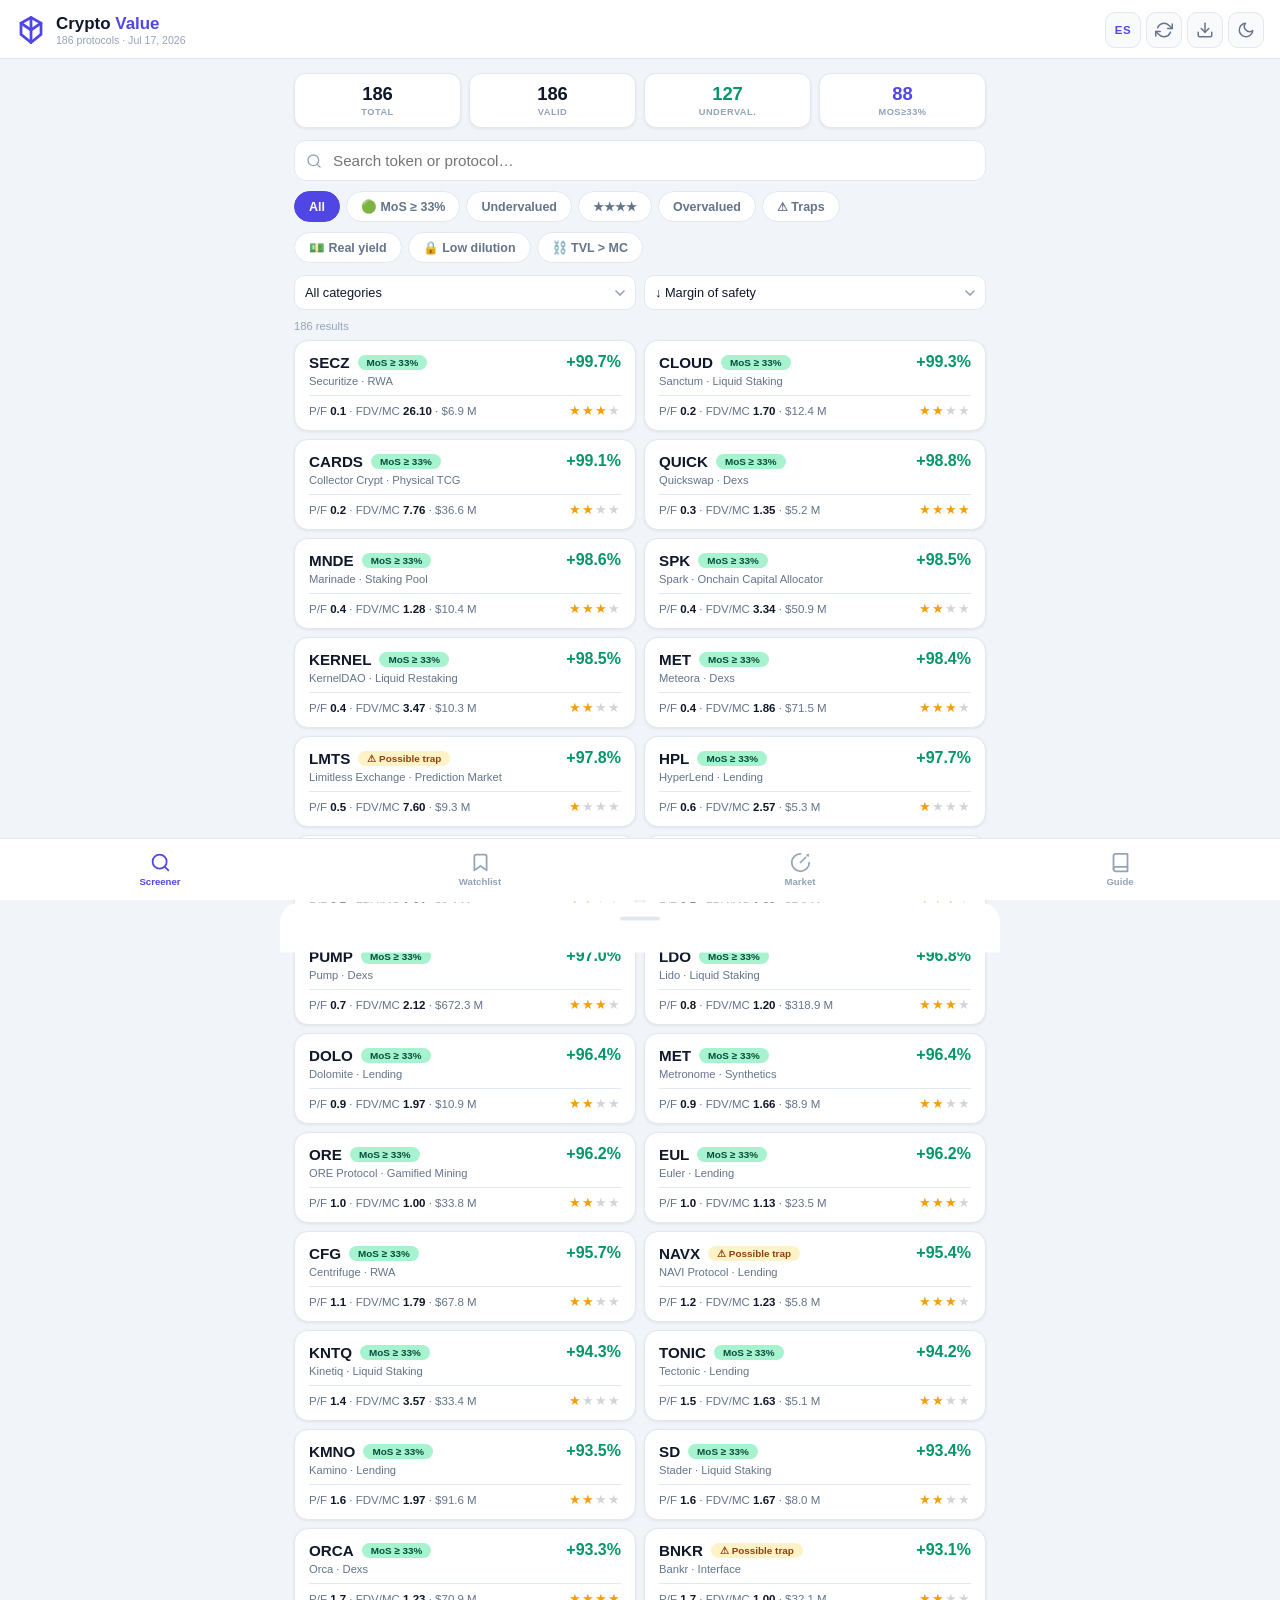
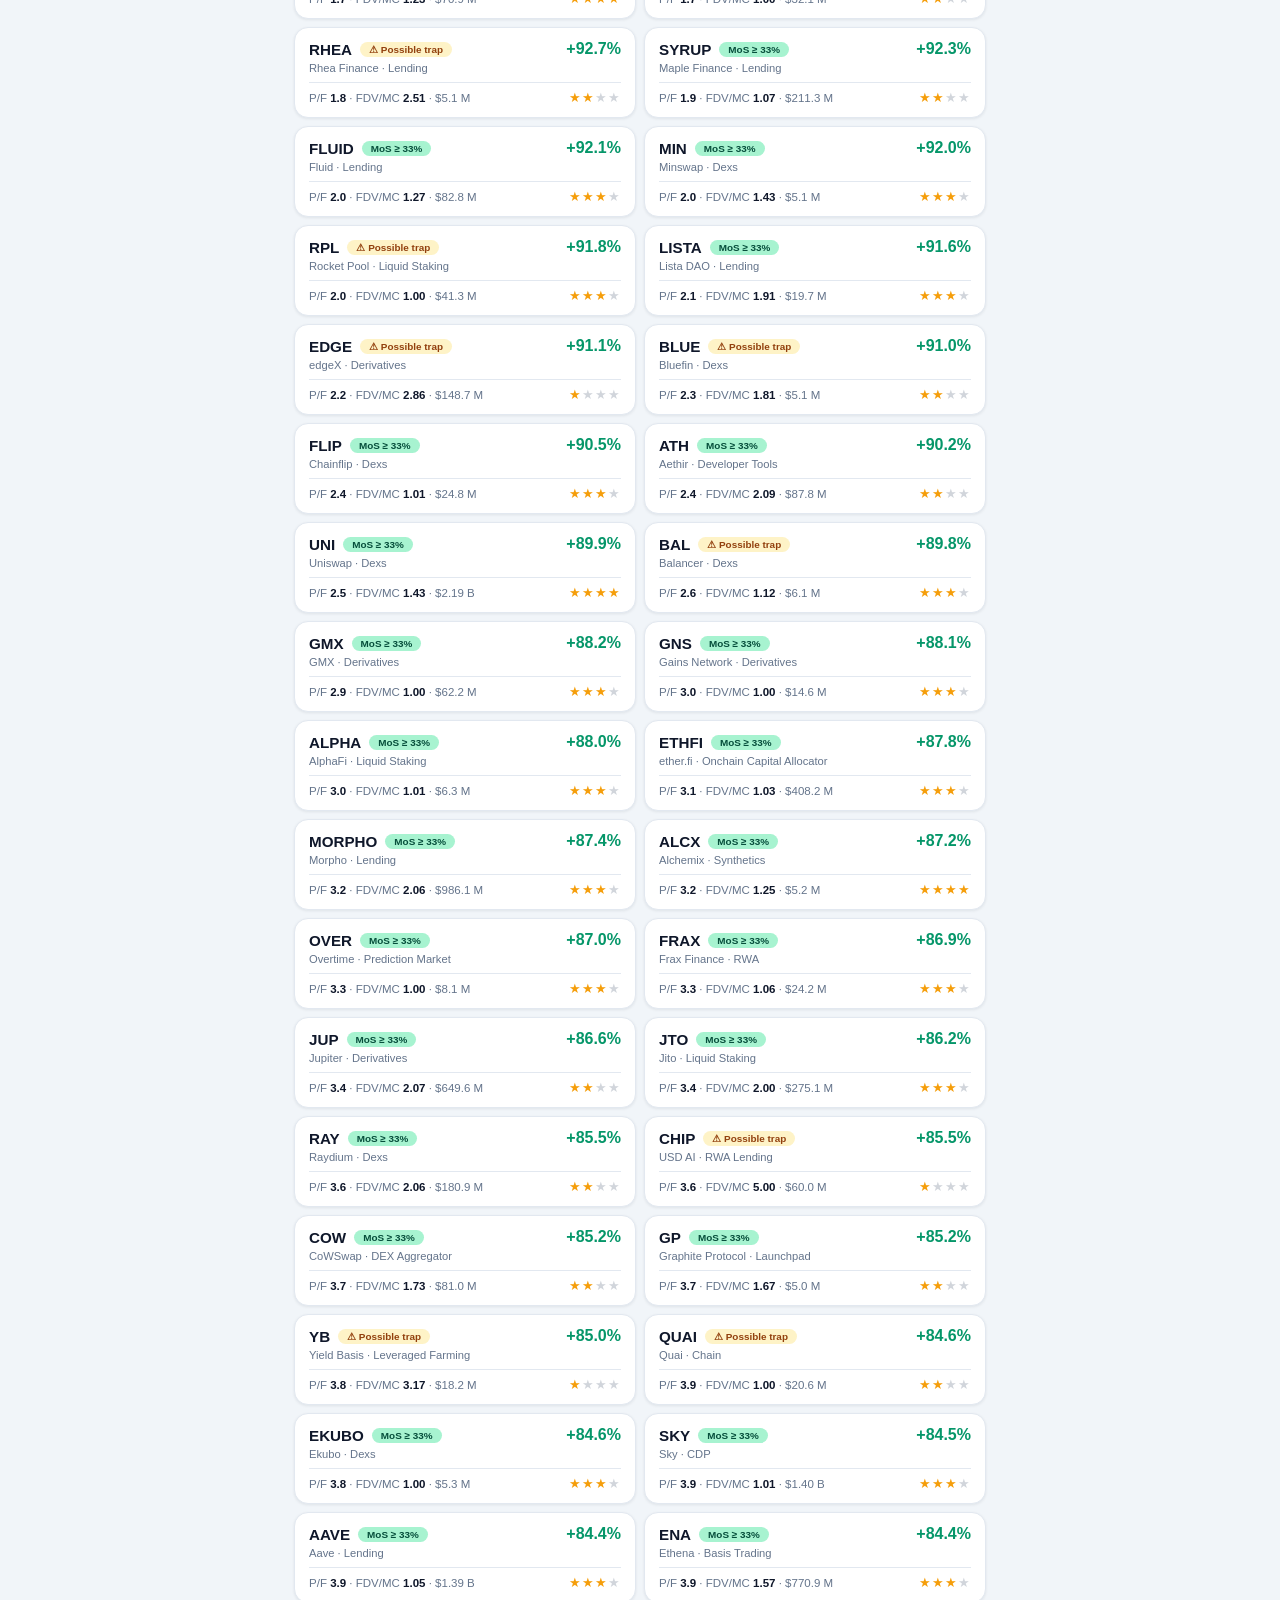
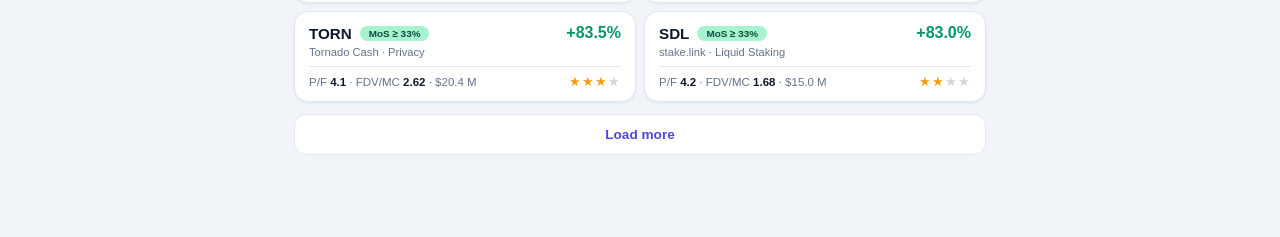
==== app/index.html @ 704da62c "Crypto Value Screener: PWA + pipeline DefiLlama/CoinGecko Screener de protocolos crypto subvaluados " ====
<!DOCTYPE html>
<html lang="es">
<head>
<meta charset="UTF-8">
<meta name="viewport" content="width=device-width, initial-scale=1.0, viewport-fit=cover">
<meta name="theme-color" content="#4338ca" media="(prefers-color-scheme: light)">
<meta name="theme-color" content="#0c0f1d" media="(prefers-color-scheme: dark)">
<meta name="description" content="Screener de protocolos crypto subvaluados por fundamentales on-chain — fees, TVL y tokenomics">
<title>Crypto Value Screener</title>
<link rel="manifest" href="manifest.json">
<link rel="icon" type="image/png" href="icons/icon-192.png">
<link rel="apple-touch-icon" href="icons/icon-192.png">
<link rel="stylesheet" href="styles.css">
</head>
<body>

<!-- ═══ Header ═══ -->
<header class="hdr">
  <div class="hdr-brand">
    <svg class="hdr-logo" viewBox="0 0 24 24" fill="none" stroke="currentColor" stroke-width="2.2" stroke-linecap="round" stroke-linejoin="round"><path d="M12 2l8 4.5v9L12 22l-8-6.5v-9z"/><path d="M12 2v20"/><path d="M4 6.5l8 5.5 8-5.5"/></svg>
    <div>
      <h1>Crypto <span>Value</span></h1>
      <div class="hdr-sub" id="hdrUpdated">—</div>
    </div>
  </div>
  <div class="hdr-actions">
    <button class="icon-btn btn-lang" id="btnLang" aria-label="Switch language">EN</button>
    <button class="icon-btn" id="btnRefresh" data-i18n-title="tt_refresh" aria-label="Refresh">
      <svg viewBox="0 0 24 24" fill="none" stroke="currentColor" stroke-width="2" stroke-linecap="round" stroke-linejoin="round"><polyline points="23 4 23 10 17 10"/><polyline points="1 20 1 14 7 14"/><path d="M3.51 9a9 9 0 0 1 14.85-3.36L23 10M1 14l4.64 4.36A9 9 0 0 0 20.49 15"/></svg>
    </button>
    <button class="icon-btn" id="btnImport" data-i18n-title="tt_import" aria-label="Import">
      <svg viewBox="0 0 24 24" fill="none" stroke="currentColor" stroke-width="2" stroke-linecap="round" stroke-linejoin="round"><path d="M21 15v4a2 2 0 0 1-2 2H5a2 2 0 0 1-2-2v-4"/><polyline points="7 10 12 15 17 10"/><line x1="12" y1="15" x2="12" y2="3"/></svg>
    </button>
    <button class="icon-btn" id="btnTheme" data-i18n-title="tt_theme" aria-label="Theme">
      <svg id="iconMoon" viewBox="0 0 24 24" fill="none" stroke="currentColor" stroke-width="2" stroke-linecap="round" stroke-linejoin="round"><path d="M21 12.79A9 9 0 1 1 11.21 3 7 7 0 0 0 21 12.79z"/></svg>
      <svg id="iconSun" viewBox="0 0 24 24" fill="none" stroke="currentColor" stroke-width="2" stroke-linecap="round" stroke-linejoin="round" style="display:none"><circle cx="12" cy="12" r="5"/><line x1="12" y1="1" x2="12" y2="3"/><line x1="12" y1="21" x2="12" y2="23"/><line x1="4.22" y1="4.22" x2="5.64" y2="5.64"/><line x1="18.36" y1="18.36" x2="19.78" y2="19.78"/><line x1="1" y1="12" x2="3" y2="12"/><line x1="21" y1="12" x2="23" y2="12"/><line x1="4.22" y1="19.78" x2="5.64" y2="18.36"/><line x1="18.36" y1="5.64" x2="19.78" y2="4.22"/></svg>
    </button>
  </div>
  <input type="file" id="fileImport" accept=".json,.js" hidden>
</header>

<main id="main">

<!-- ═══ VISTA: SCREENER ═══ -->
<section class="view active" id="view-screener">
  <div class="stats-row" id="statsRow"></div>

  <div class="search-wrap">
    <svg viewBox="0 0 24 24" fill="none" stroke="currentColor" stroke-width="2" stroke-linecap="round"><circle cx="11" cy="11" r="8"/><line x1="21" y1="21" x2="16.65" y2="16.65"/></svg>
    <input type="search" id="searchBox" data-i18n-ph="search_ph" placeholder="Buscar token o protocolo…" autocomplete="off">
  </div>

  <div class="chips-scroll" id="filterChips">
    <button class="chip active" data-filter="all" data-i18n="f_all">Todos</button>
    <button class="chip" data-filter="strong" data-i18n="f_strong">🟢 MoS ≥ 33%</button>
    <button class="chip" data-filter="under" data-i18n="f_under">Subvaluados</button>
    <button class="chip" data-filter="stars4" data-i18n="f_stars4">★★★★</button>
    <button class="chip" data-filter="over" data-i18n="f_over">Sobrevaluados</button>
    <button class="chip" data-filter="trap" data-i18n="f_trap">⚠ Trampas</button>
  </div>

  <div class="chips-scroll" id="qualityChips">
    <button class="chip chip-q" data-q="yield" data-i18n="f_qyield">💵 Real yield</button>
    <button class="chip chip-q" data-q="dilution" data-i18n="f_qdil">🔒 Dilución baja</button>
    <button class="chip chip-q" data-q="tvl" data-i18n="f_qtvl">⛓️ TVL &gt; MC</button>
  </div>

  <div class="selects-row">
    <select id="sectorSel" aria-label="Categoría"></select>
    <select id="sortSel" aria-label="Sort">
      <option value="mos" data-i18n="sort_mos">↓ Margen de seguridad</option>
      <option value="stars" data-i18n="sort_stars">↓ Estrellas</option>
      <option value="pf" data-i18n="sort_pf">↑ P/F</option>
      <option value="fdv_mc" data-i18n="sort_fdv">↑ FDV/MC</option>
      <option value="yield" data-i18n="sort_yield">↓ Real yield</option>
      <option value="fees30d" data-i18n="sort_fees">↓ Fees 30d</option>
      <option value="mcap" data-i18n="sort_mcap">↓ Capitalización</option>
      <option value="ticker" data-i18n="sort_ticker">A–Z Token</option>
    </select>
  </div>

  <div class="result-count" id="resultCount"></div>
  <div class="stock-list" id="stockList"></div>
  <button class="btn-more" id="btnMore" data-i18n="load_more" style="display:none">Cargar más</button>
</section>

<!-- ═══ VISTA: WATCHLIST ═══ -->
<section class="view" id="view-watchlist">
  <div class="card">
    <div class="card-title" data-i18n="wl_add_title">➕ Agregar protocolo manual</div>
    <div class="form-grid">
      <div class="fg"><label for="fTk">Token</label><input id="fTk" type="text" placeholder="UNI" maxlength="12" autocapitalize="characters"></div>
      <div class="fg"><label for="fMc" data-i18n="wl_mcap">Market cap ($M)</label><input id="fMc" type="number" inputmode="decimal" placeholder="2190" min="0" step="0.1"></div>
      <div class="fg"><label for="fFe" data-i18n="wl_fees">Fees anuales ($M)</label><input id="fFe" type="number" inputmode="decimal" placeholder="880" min="0" step="0.1"></div>
      <div class="fg"><label for="fFd" data-i18n="wl_fdv">FDV ($M, opcional)</label><input id="fFd" type="number" inputmode="decimal" placeholder="3140" min="0" step="0.1"></div>
      <div class="fg fg-full"><label for="fNm" data-i18n="wl_name">Nombre (opcional)</label><input id="fNm" type="text" data-i18n-ph="wl_name_ph" placeholder="Uniswap"></div>
    </div>
    <button class="btn-primary" id="btnAdd" data-i18n="wl_add_btn">Agregar a watchlist</button>
    <p class="form-hint" data-i18n="wl_hint">Fees anualizados en <a href="https://defillama.com/fees" target="_blank" rel="noopener">defillama.com/fees</a> · Market cap y FDV en <a href="https://www.coingecko.com" target="_blank" rel="noopener">coingecko.com</a></p>
  </div>
  <div class="card">
    <div class="card-head">
      <span class="card-title" data-i18n="wl_my">Mi watchlist</span>
      <span class="card-count" id="wlCount"></span>
    </div>
    <div id="wlBody"></div>
  </div>
</section>

<!-- ═══ VISTA: MERCADO ═══ -->
<section class="view" id="view-market">
  <div class="card">
    <div class="card-title" data-i18n="fng_title">Fear &amp; Greed Index — sentimiento del mercado</div>
    <div class="bi-flex">
      <div id="fngGauge"></div>
      <div class="bi-info">
        <div class="bi-num-row"><span class="bi-num" id="fngNum">—</span><span class="bi-unit" data-i18n="fng_unit">/ 100</span></div>
        <span class="bi-pill" id="fngPill">—</span>
        <div class="bi-date" id="fngDate"></div>
      </div>
    </div>
    <div class="bi-zones">
      <span class="zone z-green" data-i18n="fz1">&lt;25 Miedo extremo</span>
      <span class="zone z-yellow" data-i18n="fz2">25–55 Miedo/Neutral</span>
      <span class="zone z-orange" data-i18n="fz3">55–75 Codicia</span>
      <span class="zone z-red" data-i18n="fz4">&gt;75 Codicia extrema</span>
    </div>
    <p class="form-hint" data-i18n="fng_hint">Para un inversor de valor, el <strong>miedo extremo</strong> suele ser el mejor momento para buscar; la <strong>codicia extrema</strong>, para tener cautela. Fuente: alternative.me</p>
  </div>

  <div class="card">
    <div class="card-title" data-i18n="gl_title">🌐 Mercado global</div>
    <div class="stats-row stats-market" id="globalStats"></div>
  </div>

  <div class="card">
    <div class="card-title" data-i18n="sec_title">🟢 Oportunidades por categoría <span class="card-title-note">(MoS ≥ 0%)</span></div>
    <div id="sectorBars"></div>
  </div>

  <div class="card">
    <div class="card-title" data-i18n="top_title">⭐ Top 10 — Mayor margen de seguridad</div>
    <div id="topList"></div>
  </div>

  <div class="card">
    <div class="card-title" data-i18n="yield_title">💵 Top 10 — Real yield a holders</div>
    <div id="yieldList"></div>
  </div>
</section>

<!-- ═══ VISTA: GUÍA ═══ -->
<section class="view" id="view-guide">
  <div class="card">
    <div class="card-title" data-i18n="g_method_title">📐 Método: Graham traducido a crypto</div>
    <div class="formula">MoS = 1 − P/F ÷ 25</div>
    <ul class="guide-list">
      <li data-i18n="g_m1"><strong>P/F</strong> — market cap ÷ fees anualizados (30d × 12.2). El "P/E de crypto": cuánto pagas por cada dólar de comisiones que genera el protocolo.</li>
      <li data-i18n="g_m2"><strong>25</strong> — P/F de referencia ("justo"). P/F &lt; 25 → el protocolo cotiza barato frente a su actividad real.</li>
      <li data-i18n="g_m3"><strong>FDV/MC</strong> — dilución pendiente. FDV/MC alto = vienen desbloqueos de tokens que diluirán a los holders (el análogo a la deuda).</li>
      <li data-i18n="g_m4"><strong>MC/TVL</strong> — análogo al P/B: si el token vale menos que el capital depositado en el protocolo, hay respaldo.</li>
      <li data-i18n="g_m5"><strong>Real yield</strong> — fees que se reparten a holders/stakers: el "dividendo" on-chain.</li>
      <li data-i18n="g_m6"><strong>Edad ≥ 2 años</strong> — sobrevivir un ciclo bajista es el filtro de calidad más duro que existe en crypto.</li>
      <li data-i18n="g_m7">Solo entran protocolos con <strong>fees reales ≥ $30k/30d</strong> — negocios verificables on-chain, no promesas.</li>
    </ul>
  </div>
  <div class="card">
    <div class="card-title" data-i18n="g_stars_title">★ Score de 4 estrellas</div>
    <ul class="guide-list">
      <li data-i18n="g_s1">★ P/F ≤ 25 — barato frente a sus fees</li>
      <li data-i18n="g_s2">★ FDV/MC ≤ 1.5 — poca dilución futura</li>
      <li data-i18n="g_s3">★ Fees creciendo (30d vs 30d anteriores)</li>
      <li data-i18n="g_s4">★ Edad ≥ 2 años — sobrevivió al menos un ciclo</li>
    </ul>
  </div>
  <div class="warn-box" data-i18n="g_trap">
    ⚠️ <strong>Trampas de valor:</strong> un P/F bajísimo con fees en caída (&gt;30%) suele indicar un protocolo muriendo, no una ganga. La app los marca con ⚠. En crypto, barato + deterioro = trampa, igual que en acciones.
  </div>
  <div class="card">
    <div class="card-title" data-i18n="g_upd_title">🔄 Cómo actualizar los datos</div>
    <ol class="guide-steps">
      <li data-i18n="g_u1"><strong>Automático:</strong> cada día un robot en la nube (GitHub Actions) baja fees de DefiLlama y precios de CoinGecko, y publica los datos nuevos.</li>
      <li data-i18n="g_u2">En la app, toca <strong>🔄 Actualizar</strong> (arriba a la derecha). También se refrescan solos al abrir la app con internet.</li>
      <li data-i18n="g_u3"><strong>Manual (respaldo):</strong> corre <code>run_screener.bat</code> en tu PC y usa <strong>⬇ Importar</strong> con el archivo <code>crypto_screen.json</code>.</li>
    </ol>
    <p class="form-hint" data-i18n="g_upd_hint">Los datos se guardan en el teléfono y quedan disponibles sin conexión.</p>
  </div>
  <div class="warn-box" data-i18n="g_dex">
    ℹ️ <strong>Nota sobre DEXs:</strong> en exchanges descentralizados la mayoría de los fees va a los proveedores de liquidez, no al token. Revisa también el <strong>P/R</strong> (revenue del protocolo) en el detalle.
  </div>
  <div class="warn-box info" data-i18n="g_edu">
    ℹ️ Esta app es una herramienta educativa de análisis cuantitativo. Crypto es un mercado extremadamente volátil donde los fundamentales pesan menos que en acciones. No constituye asesoría de inversión.
  </div>
  <div class="card coffee-card">
    <div class="card-title" data-i18n="coffee_title">☕ ¿Te resulta útil?</div>
    <p class="coffee-text" data-i18n="coffee_text">Esta app es gratuita, sin anuncios y sin recolección de datos. Si te ayuda en tus análisis, puedes invitarme un café.</p>
    <a class="btn-coffee" href="https://ko-fi.com/faustomanjarrez" target="_blank" rel="noopener" data-i18n="coffee_btn">☕ Invítame un café</a>
  </div>
  <p class="legal-links"><a href="privacidad.html" data-i18n="legal_privacy">Política de privacidad</a> · <a href="https://github.com/faustomanjarrez/crypto-screener" target="_blank" rel="noopener" data-i18n="legal_source">Código fuente</a></p>
</section>

</main>

<!-- ═══ Bottom Nav ═══ -->
<nav class="bottom-nav">
  <button class="nav-item active" data-view="screener">
    <svg viewBox="0 0 24 24" fill="none" stroke="currentColor" stroke-width="2" stroke-linecap="round"><circle cx="11" cy="11" r="8"/><line x1="21" y1="21" x2="16.65" y2="16.65"/></svg>
    <span data-i18n="nav_screener">Screener</span>
  </button>
  <button class="nav-item" data-view="watchlist">
    <svg viewBox="0 0 24 24" fill="none" stroke="currentColor" stroke-width="2" stroke-linecap="round" stroke-linejoin="round"><path d="M19 21l-7-5-7 5V5a2 2 0 0 1 2-2h10a2 2 0 0 1 2 2z"/></svg>
    <span data-i18n="nav_watchlist">Watchlist</span>
  </button>
  <button class="nav-item" data-view="market">
    <svg viewBox="0 0 24 24" fill="none" stroke="currentColor" stroke-width="2" stroke-linecap="round" stroke-linejoin="round"><path d="M12 2a10 10 0 1 0 10 10"/><path d="M12 12l6-6"/><path d="M22 2l-4 1 3 3z" fill="currentColor" stroke="none"/></svg>
    <span data-i18n="nav_market">Mercado</span>
  </button>
  <button class="nav-item" data-view="guide">
    <svg viewBox="0 0 24 24" fill="none" stroke="currentColor" stroke-width="2" stroke-linecap="round" stroke-linejoin="round"><path d="M4 19.5A2.5 2.5 0 0 1 6.5 17H20"/><path d="M6.5 2H20v20H6.5A2.5 2.5 0 0 1 4 19.5v-15A2.5 2.5 0 0 1 6.5 2z"/></svg>
    <span data-i18n="nav_guide">Guía</span>
  </button>
</nav>

<!-- ═══ Detail Sheet ═══ -->
<div class="sheet-backdrop" id="sheetBackdrop"></div>
<div class="sheet" id="sheet" role="dialog" aria-modal="true">
  <div class="sheet-handle"></div>
  <div id="sheetBody"></div>
</div>

<div class="toast" id="toast"></div>

<script src="data.js"></script>
<script src="i18n.js"></script>
<script src="app.js"></script>
</body>
</html>
---- app/styles.css ----
/* ═══ Crypto Value Screener — mobile-first PWA ═══ */
:root {
  --bg: #f1f5f9;
  --surface: #ffffff;
  --surface2: #f8fafc;
  --border: #e2e8f0;
  --text: #0f172a;
  --text2: #64748b;
  --text3: #94a3b8;
  --accent: #4f46e5;
  --accent-soft: #e0e7ff;
  --accent-text: #3730a3;
  --green: #059669;
  --green-bg: #d1fae5;
  --green-text: #065f46;
  --strong-bg: #a7f3d0;
  --strong-text: #064e3b;
  --yellow-bg: #fef3c7;
  --yellow-text: #92400e;
  --orange-bg: #ffedd5;
  --orange-text: #c2410c;
  --red: #dc2626;
  --red-bg: #fee2e2;
  --red-text: #991b1b;
  --gray-bg: #f1f5f9;
  --gray-text: #475569;
  --star: #f59e0b;
  --star-off: #d1d5db;
  --shadow: 0 1px 3px rgba(15, 23, 42, .08);
  --nav-h: 62px;
}
[data-theme="dark"] {
  --bg: #0c0f1d;
  --surface: #141930;
  --surface2: #1b2140;
  --border: #2a3357;
  --text: #e2e8f0;
  --text2: #94a3b8;
  --text3: #64748b;
  --accent: #818cf8;
  --accent-soft: #312e81;
  --accent-text: #c7d2fe;
  --green: #34d399;
  --green-bg: #064e3b;
  --green-text: #6ee7b7;
  --strong-bg: #065f46;
  --strong-text: #a7f3d0;
  --yellow-bg: #452c03;
  --yellow-text: #fcd34d;
  --orange-bg: #431407;
  --orange-text: #fdba74;
  --red: #f87171;
  --red-bg: #450a0a;
  --red-text: #fca5a5;
  --gray-bg: #1e2542;
  --gray-text: #94a3b8;
  --star: #fbbf24;
  --star-off: #334155;
  --shadow: 0 1px 3px rgba(0, 0, 0, .4);
}

* { margin: 0; padding: 0; box-sizing: border-box; -webkit-tap-highlight-color: transparent; }
html { scroll-behavior: smooth; }
body {
  font-family: -apple-system, BlinkMacSystemFont, 'Segoe UI', Roboto, sans-serif;
  background: var(--bg); color: var(--text);
  padding-bottom: calc(var(--nav-h) + env(safe-area-inset-bottom));
  min-height: 100vh;
  transition: background .2s, color .2s;
}
button { font-family: inherit; cursor: pointer; }
input, select { font-family: inherit; color: var(--text); }

/* ═══ Header ═══ */
.hdr {
  position: sticky; top: 0; z-index: 40;
  display: flex; align-items: center; justify-content: space-between;
  padding: 12px 16px calc(10px);
  padding-top: calc(12px + env(safe-area-inset-top));
  background: var(--surface);
  border-bottom: 1px solid var(--border);
}
.hdr-brand { display: flex; align-items: center; gap: 10px; }
.hdr-logo { width: 30px; height: 30px; color: var(--accent); flex-shrink: 0; }
.hdr h1 { font-size: 1.06rem; font-weight: 800; line-height: 1.15; }
.hdr h1 span { color: var(--accent); }
.hdr-sub { font-size: .66rem; color: var(--text3); }
.hdr-actions { display: flex; gap: 5px; }
@media (max-width: 400px) {
  .hdr h1 { font-size: .95rem; }
  .hdr-logo { width: 26px; height: 26px; }
}
.icon-btn {
  width: 36px; height: 36px; border-radius: 10px;
  border: 1px solid var(--border); background: var(--surface2);
  color: var(--text2); display: grid; place-items: center;
}
.icon-btn svg { width: 18px; height: 18px; }
.icon-btn:active { transform: scale(.93); }
.btn-lang { font-size: .72rem; font-weight: 800; letter-spacing: .04em; color: var(--accent); }

/* ═══ Views ═══ */
main { padding: 14px 14px 20px; max-width: 720px; margin: 0 auto; }
.view { display: none; animation: fadeIn .18s ease; }
.view.active { display: block; }
@keyframes fadeIn { from { opacity: 0; transform: translateY(4px); } to { opacity: 1; transform: none; } }

/* ═══ Stats row ═══ */
.stats-row {
  display: grid; grid-template-columns: repeat(4, 1fr); gap: 8px; margin-bottom: 12px;
}
.stats-market { grid-template-columns: repeat(3, 1fr); margin-bottom: 0; }
.stat {
  background: var(--surface); border: 1px solid var(--border); border-radius: 12px;
  padding: 10px 6px; text-align: center; box-shadow: var(--shadow);
}
.stat .v { font-size: 1.15rem; font-weight: 800; line-height: 1.1; }
.stat .l { font-size: .58rem; font-weight: 700; color: var(--text3); text-transform: uppercase; letter-spacing: .05em; margin-top: 3px; }
.stat.s-green .v { color: var(--green); }
.stat.s-strong .v { color: var(--accent); }
.stats-market .stat .v { font-size: .98rem; }

/* ═══ Search + filters ═══ */
.search-wrap { position: relative; margin-bottom: 10px; }
.search-wrap svg {
  position: absolute; left: 12px; top: 50%; transform: translateY(-50%);
  width: 16px; height: 16px; color: var(--text3); pointer-events: none;
}
.search-wrap input {
  width: 100%; padding: 11px 14px 11px 38px;
  border: 1.5px solid var(--border); border-radius: 12px;
  background: var(--surface); font-size: .95rem;
}
.search-wrap input:focus { outline: none; border-color: var(--accent); }

.chips-scroll {
  display: flex; gap: 6px; overflow-x: auto; padding-bottom: 6px; margin-bottom: 6px;
  scrollbar-width: none;
}
.chips-scroll::-webkit-scrollbar { display: none; }
.chip {
  flex-shrink: 0; padding: 7px 14px; border-radius: 20px;
  font-size: .78rem; font-weight: 600;
  border: 1.5px solid var(--border); background: var(--surface); color: var(--text2);
  white-space: nowrap;
}
.chip.active { background: var(--accent); color: #fff; border-color: var(--accent); }
#qualityChips { margin-top: -2px; }
.chip-q.active { background: var(--accent-soft); color: var(--accent-text); border-color: var(--accent); }

.selects-row { display: grid; grid-template-columns: 1fr 1fr; gap: 8px; margin-bottom: 10px; }
.selects-row select {
  width: 100%; padding: 9px 10px; border: 1.5px solid var(--border);
  border-radius: 10px; background: var(--surface); font-size: .8rem;
  appearance: none;
  background-image: url("data:image/svg+xml,%3Csvg xmlns='http://www.w3.org/2000/svg' width='10' height='6' viewBox='0 0 10 6'%3E%3Cpath d='M1 1l4 4 4-4' stroke='%2394a3b8' stroke-width='1.6' fill='none' stroke-linecap='round'/%3E%3C/svg%3E");
  background-repeat: no-repeat; background-position: right 10px center;
}
.result-count { font-size: .7rem; color: var(--text3); margin-bottom: 8px; }

/* ═══ Protocol cards ═══ */
.stock-list { display: flex; flex-direction: column; gap: 8px; }
.stock-card {
  background: var(--surface); border: 1px solid var(--border); border-radius: 14px;
  padding: 12px 14px; box-shadow: var(--shadow); cursor: pointer;
  display: grid; grid-template-columns: 1fr auto; gap: 4px 10px;
  transition: transform .08s;
}
.stock-card:active { transform: scale(.985); }
.sc-top { display: flex; align-items: center; gap: 8px; min-width: 0; }
.sc-ticker { font-weight: 800; font-size: .95rem; }
.sc-badge {
  padding: 2px 9px; border-radius: 20px; font-size: .62rem; font-weight: 700; white-space: nowrap;
}
.b-strong { background: var(--strong-bg); color: var(--strong-text); }
.b-under { background: var(--green-bg); color: var(--green-text); }
.b-fair { background: var(--yellow-bg); color: var(--yellow-text); }
.b-over { background: var(--red-bg); color: var(--red-text); }
.b-na { background: var(--gray-bg); color: var(--gray-text); }
.sc-name {
  font-size: .7rem; color: var(--text2);
  overflow: hidden; text-overflow: ellipsis; white-space: nowrap;
}
.sc-mos { text-align: right; font-weight: 800; font-size: 1rem; }
.mos-pos { color: var(--green); }
.mos-neg { color: var(--red); }
.mos-na { color: var(--text3); font-weight: 600; font-size: .8rem; }
.sc-bottom {
  grid-column: 1 / -1; display: flex; align-items: center; justify-content: space-between;
  margin-top: 4px; padding-top: 7px; border-top: 1px solid var(--border);
}
.sc-prices { font-size: .72rem; color: var(--text2); font-variant-numeric: tabular-nums; }
.sc-prices b { color: var(--text); }
.stars { font-size: .8rem; letter-spacing: 1px; }
.stars .on { color: var(--star); }
.stars .off { color: var(--star-off); }

.btn-more {
  width: 100%; margin-top: 12px; padding: 12px;
  border: 1.5px solid var(--border); border-radius: 12px;
  background: var(--surface); color: var(--accent); font-weight: 700; font-size: .85rem;
}
.empty-msg { text-align: center; padding: 40px 20px; color: var(--text3); font-size: .85rem; }
.empty-msg .big { font-size: 2rem; margin-bottom: 8px; }

/* ═══ Cards genéricas ═══ */
.card {
  background: var(--surface); border: 1px solid var(--border); border-radius: 14px;
  padding: 16px; box-shadow: var(--shadow); margin-bottom: 12px;
}
.card-head { display: flex; justify-content: space-between; align-items: center; margin-bottom: 10px; }
.card-head .card-title { margin-bottom: 0; }
.card-title {
  font-size: .68rem; font-weight: 800; color: var(--text2);
  text-transform: uppercase; letter-spacing: .08em; margin-bottom: 12px;
}
.card-title-note { font-weight: 600; text-transform: none; letter-spacing: 0; color: var(--text3); }
.card-count { font-size: .72rem; color: var(--text3); }

/* ═══ Forms ═══ */
.form-grid { display: grid; grid-template-columns: 1fr 1fr; gap: 10px; margin-bottom: 12px; }
.fg-full { grid-column: 1 / -1; }
.fg label {
  display: block; font-size: .6rem; font-weight: 700; color: var(--text2);
  text-transform: uppercase; letter-spacing: .06em; margin-bottom: 4px;
}
.fg input {
  width: 100%; padding: 10px 11px; border: 1.5px solid var(--border);
  border-radius: 10px; background: var(--surface2); font-size: .92rem;
}
.fg input:focus { outline: none; border-color: var(--accent); }
.btn-primary {
  width: 100%; padding: 12px; background: var(--accent); color: #fff;
  border: none; border-radius: 12px; font-size: .9rem; font-weight: 700;
}
.btn-primary:active { opacity: .85; }
.form-hint { font-size: .68rem; color: var(--text3); margin-top: 10px; line-height: 1.5; }
.form-hint a { color: var(--accent); text-decoration: none; font-weight: 600; }

/* ═══ Watchlist ═══ */
.wl-item {
  display: grid; grid-template-columns: 1fr auto auto; gap: 4px 10px; align-items: center;
  padding: 11px 0; border-bottom: 1px solid var(--border);
}
.wl-item:last-child { border-bottom: none; }
.wl-main { min-width: 0; cursor: pointer; }
.wl-tk { font-weight: 800; font-size: .9rem; }
.wl-nm { font-size: .68rem; color: var(--text2); overflow: hidden; text-overflow: ellipsis; white-space: nowrap; }
.wl-metrics { text-align: right; }
.wl-mos { font-weight: 800; font-size: .92rem; }
.wl-gn { font-size: .66rem; color: var(--text3); font-variant-numeric: tabular-nums; }
.wl-del {
  width: 34px; height: 34px; border-radius: 9px; border: 1px solid var(--border);
  background: var(--surface2); color: var(--red); display: grid; place-items: center;
}
.wl-del svg { width: 15px; height: 15px; }
.wl-src { font-size: .58rem; color: var(--text3); text-transform: uppercase; letter-spacing: .04em; }

/* ═══ Fear & Greed (gauge) ═══ */
.bi-flex { display: flex; align-items: center; gap: 18px; margin-bottom: 12px; }
.bi-num-row { display: flex; align-items: baseline; gap: 6px; }
.bi-num { font-size: 2rem; font-weight: 800; line-height: 1; }
.bi-unit { font-size: .72rem; color: var(--text2); }
.bi-pill {
  display: inline-block; margin-top: 6px; padding: 3px 12px; border-radius: 20px;
  font-size: .72rem; font-weight: 700; background: var(--gray-bg); color: var(--gray-text);
}
.bi-date { font-size: .64rem; color: var(--text3); margin-top: 5px; }
.bi-zones { display: flex; flex-wrap: wrap; gap: 5px; margin-bottom: 8px; }
.zone { font-size: .6rem; font-weight: 600; padding: 3px 8px; border-radius: 8px; }
.z-green { background: var(--green-bg); color: var(--green-text); }
.z-yellow { background: var(--yellow-bg); color: var(--yellow-text); }
.z-orange { background: var(--orange-bg); color: var(--orange-text); }
.z-red { background: var(--red-bg); color: var(--red-text); }

/* Category bars */
.sbar { margin-bottom: 10px; }
.sbar-head { display: flex; justify-content: space-between; font-size: .72rem; margin-bottom: 4px; }
.sbar-name { font-weight: 600; }
.sbar-n { color: var(--text2); font-variant-numeric: tabular-nums; }
.sbar-track { height: 8px; background: var(--gray-bg); border-radius: 6px; overflow: hidden; }
.sbar-fill { height: 100%; background: var(--accent); border-radius: 6px; }

/* Top list */
.top-item {
  display: flex; align-items: center; gap: 10px; padding: 9px 0;
  border-bottom: 1px solid var(--border); cursor: pointer;
}
.top-item:last-child { border-bottom: none; }
.top-rank {
  width: 24px; height: 24px; border-radius: 8px; background: var(--accent-soft);
  color: var(--accent-text); font-size: .7rem; font-weight: 800;
  display: grid; place-items: center; flex-shrink: 0;
}
.top-main { flex: 1; min-width: 0; }
.top-tk { font-weight: 800; font-size: .85rem; }
.top-nm { font-size: .65rem; color: var(--text2); overflow: hidden; text-overflow: ellipsis; white-space: nowrap; }
.top-mos { font-weight: 800; color: var(--green); font-size: .9rem; }

/* ═══ Guía ═══ */
.formula {
  background: var(--accent-soft); color: var(--accent-text);
  border-radius: 10px; padding: 12px; text-align: center;
  font-family: ui-monospace, Consolas, monospace; font-weight: 700; font-size: .95rem;
  margin-bottom: 14px;
}
.guide-list { list-style: none; }
.guide-list li {
  font-size: .8rem; padding: 5px 0; line-height: 1.5; color: var(--text);
  display: flex; gap: 8px;
}
.guide-list li::before { content: '▸'; color: var(--accent); flex-shrink: 0; }
.guide-steps { padding-left: 20px; }
.guide-steps li { font-size: .8rem; padding: 4px 0; line-height: 1.5; }
.guide-steps code {
  background: var(--gray-bg); padding: 1px 6px; border-radius: 5px;
  font-family: ui-monospace, Consolas, monospace; font-size: .74rem;
}
.warn-box {
  background: var(--yellow-bg); color: var(--yellow-text);
  border-radius: 12px; padding: 12px 14px; font-size: .76rem; line-height: 1.5;
  margin-bottom: 12px;
}
.warn-box.info { background: var(--gray-bg); color: var(--gray-text); }

/* ═══ Bottom nav ═══ */
.bottom-nav {
  position: fixed; bottom: 0; left: 0; right: 0; z-index: 50;
  height: calc(var(--nav-h) + env(safe-area-inset-bottom));
  padding-bottom: env(safe-area-inset-bottom);
  background: var(--surface); border-top: 1px solid var(--border);
  display: grid; grid-template-columns: repeat(4, 1fr);
}
.nav-item {
  display: flex; flex-direction: column; align-items: center; justify-content: center; gap: 3px;
  background: none; border: none; color: var(--text3); font-size: .6rem; font-weight: 700;
}
.nav-item svg { width: 21px; height: 21px; }
.nav-item.active { color: var(--accent); }

/* ═══ Detail sheet ═══ */
.sheet-backdrop {
  position: fixed; inset: 0; background: rgba(0, 0, 0, .45); z-index: 60;
  opacity: 0; pointer-events: none; transition: opacity .22s;
}
.sheet-backdrop.open { opacity: 1; pointer-events: auto; }
.sheet {
  position: fixed; left: 0; right: 0; bottom: 0; z-index: 61;
  background: var(--surface); border-radius: 20px 20px 0 0;
  max-height: 86vh; overflow-y: auto;
  padding: 8px 18px calc(20px + env(safe-area-inset-bottom));
  transform: translateY(105%); transition: transform .25s cubic-bezier(.3, .9, .3, 1);
  max-width: 720px; margin: 0 auto;
}
.sheet.open { transform: none; }
.sheet-handle {
  width: 40px; height: 4px; border-radius: 4px; background: var(--border);
  margin: 6px auto 12px;
}
.dt-head { display: flex; align-items: flex-start; justify-content: space-between; gap: 10px; margin-bottom: 4px; }
.dt-ticker { font-size: 1.3rem; font-weight: 800; }
.dt-name { font-size: .78rem; color: var(--text2); margin-bottom: 2px; }
.dt-sector { font-size: .66rem; color: var(--text3); }
.dt-bookmark {
  width: 40px; height: 40px; border-radius: 11px; border: 1.5px solid var(--border);
  background: var(--surface2); color: var(--text3); display: grid; place-items: center; flex-shrink: 0;
}
.dt-bookmark.on { color: var(--star); border-color: var(--star); }
.dt-bookmark svg { width: 19px; height: 19px; }
.dt-verdict {
  border-radius: 12px; padding: 12px 14px; margin: 12px 0;
  display: flex; align-items: center; justify-content: space-between; gap: 10px;
}
.dt-verdict .lbl { font-size: .72rem; font-weight: 700; }
.dt-verdict .val { font-size: 1.4rem; font-weight: 800; }
.dt-grid { display: grid; grid-template-columns: 1fr 1fr; gap: 8px; margin-bottom: 12px; }
.dt-metric {
  background: var(--surface2); border: 1px solid var(--border); border-radius: 10px;
  padding: 9px 11px;
}
.dt-metric .k { font-size: .58rem; font-weight: 700; color: var(--text3); text-transform: uppercase; letter-spacing: .05em; }
.dt-metric .v { font-size: .98rem; font-weight: 700; margin-top: 2px; font-variant-numeric: tabular-nums; }
.dt-crit { margin-bottom: 14px; }
.dt-crit-row {
  display: flex; align-items: center; justify-content: space-between;
  padding: 7px 0; border-bottom: 1px solid var(--border); font-size: .78rem;
}
.dt-crit-row:last-child { border-bottom: none; }
.crit-ok { color: var(--green); font-weight: 700; }
.crit-no { color: var(--red); font-weight: 700; }
.dt-links { display: grid; grid-template-columns: 1fr 1fr; gap: 8px; }
.dt-link {
  display: block; text-align: center; padding: 11px; border-radius: 12px;
  border: 1.5px solid var(--border); color: var(--accent); font-weight: 700;
  font-size: .82rem; text-decoration: none;
}
.dt-links .dt-link:only-child { grid-column: 1 / -1; }

/* ═══ Toast ═══ */
.toast {
  position: fixed; left: 50%; bottom: calc(var(--nav-h) + 18px);
  transform: translateX(-50%) translateY(20px);
  background: var(--text); color: var(--bg);
  padding: 10px 18px; border-radius: 12px; font-size: .8rem; font-weight: 600;
  opacity: 0; pointer-events: none; transition: all .25s; z-index: 70;
  max-width: 90vw; text-align: center;
}
.toast.show { opacity: 1; transform: translateX(-50%) translateY(0); }

/* ═══ Café + legales ═══ */
.coffee-card { text-align: center; }
.coffee-text { font-size: .78rem; color: var(--text2); line-height: 1.5; margin-bottom: 12px; }
.btn-coffee {
  display: inline-block; padding: 11px 22px; border-radius: 12px;
  background: #ffdd00; color: #1a1a1a; font-weight: 800; font-size: .85rem;
  text-decoration: none;
}
.btn-coffee:active { opacity: .85; }
.legal-links { text-align: center; font-size: .68rem; color: var(--text3); padding: 4px 0 10px; }
.legal-links a { color: var(--text3); text-decoration: underline; }

/* ═══ Tablet+ ═══ */
@media (min-width: 640px) {
  .stock-list { display: grid; grid-template-columns: 1fr 1fr; }
  .form-grid { grid-template-columns: repeat(4, 1fr); }
  .fg-full { grid-column: span 2; }
}
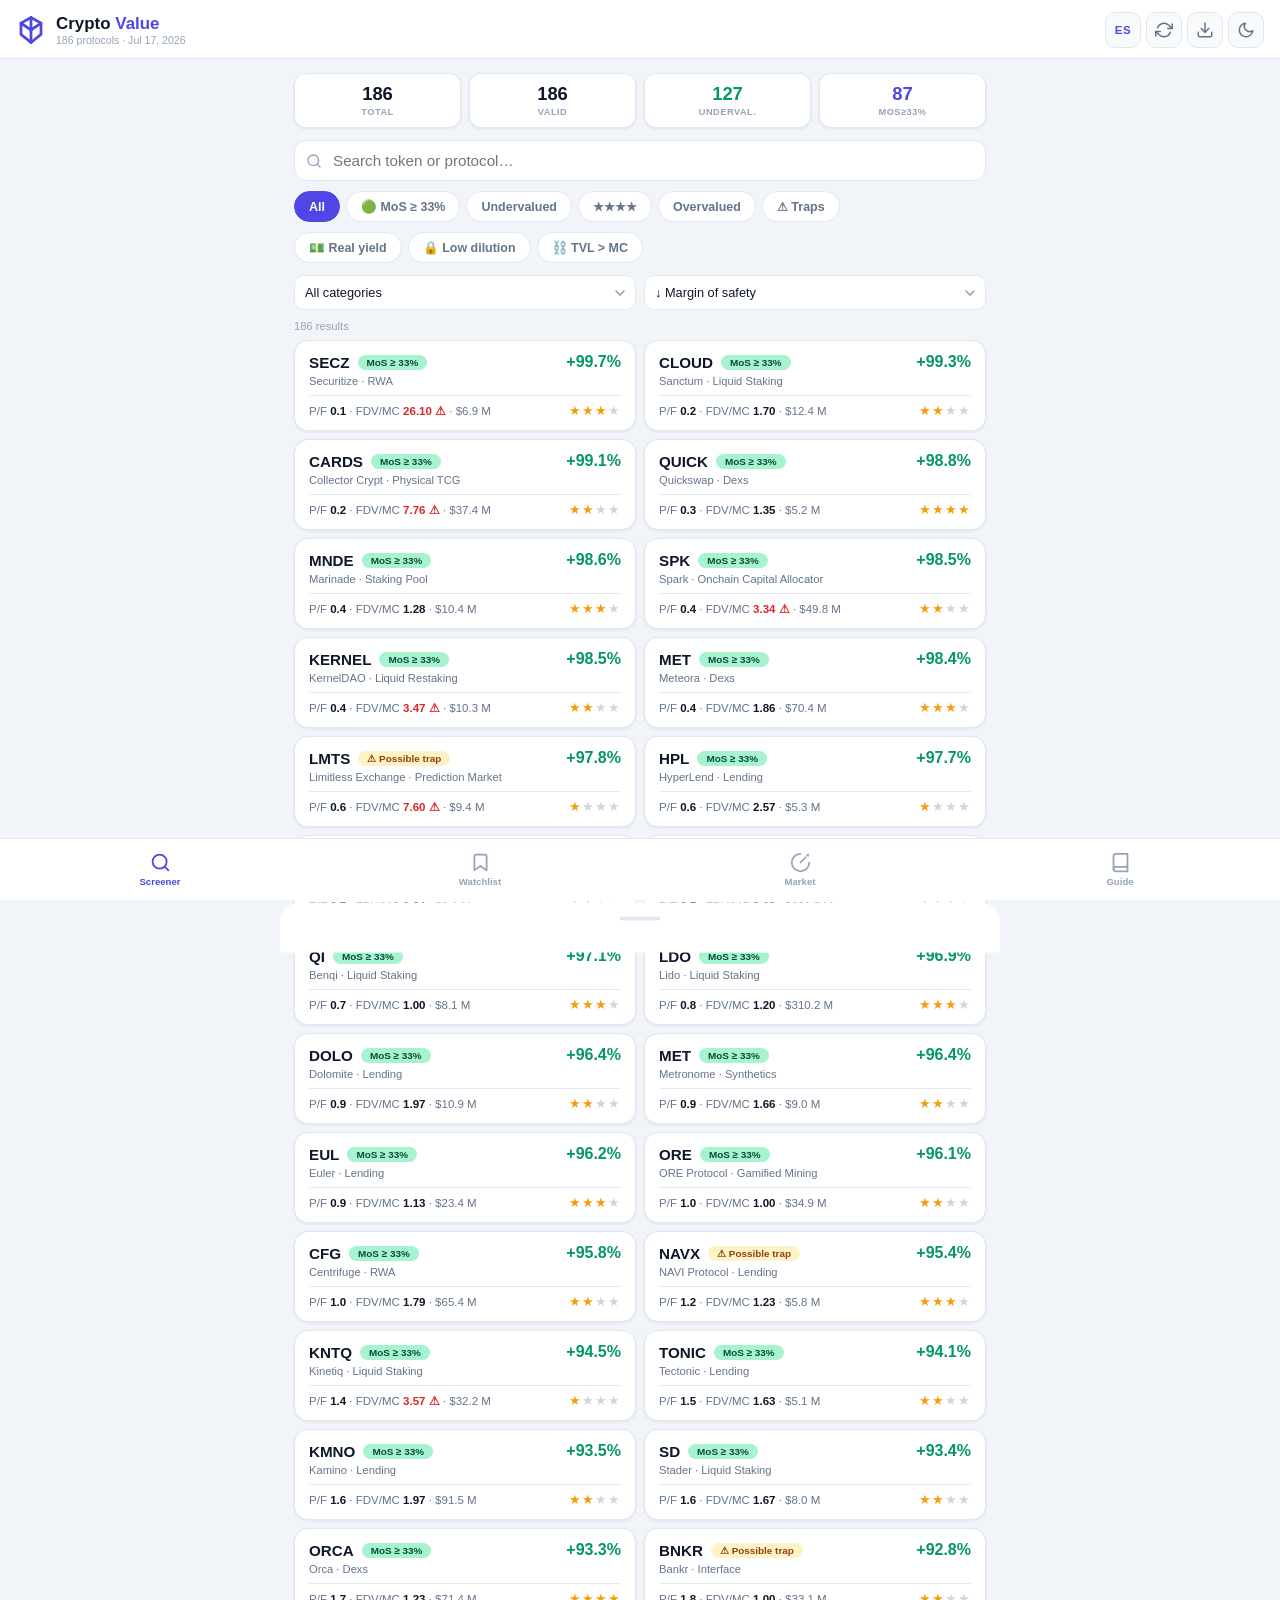
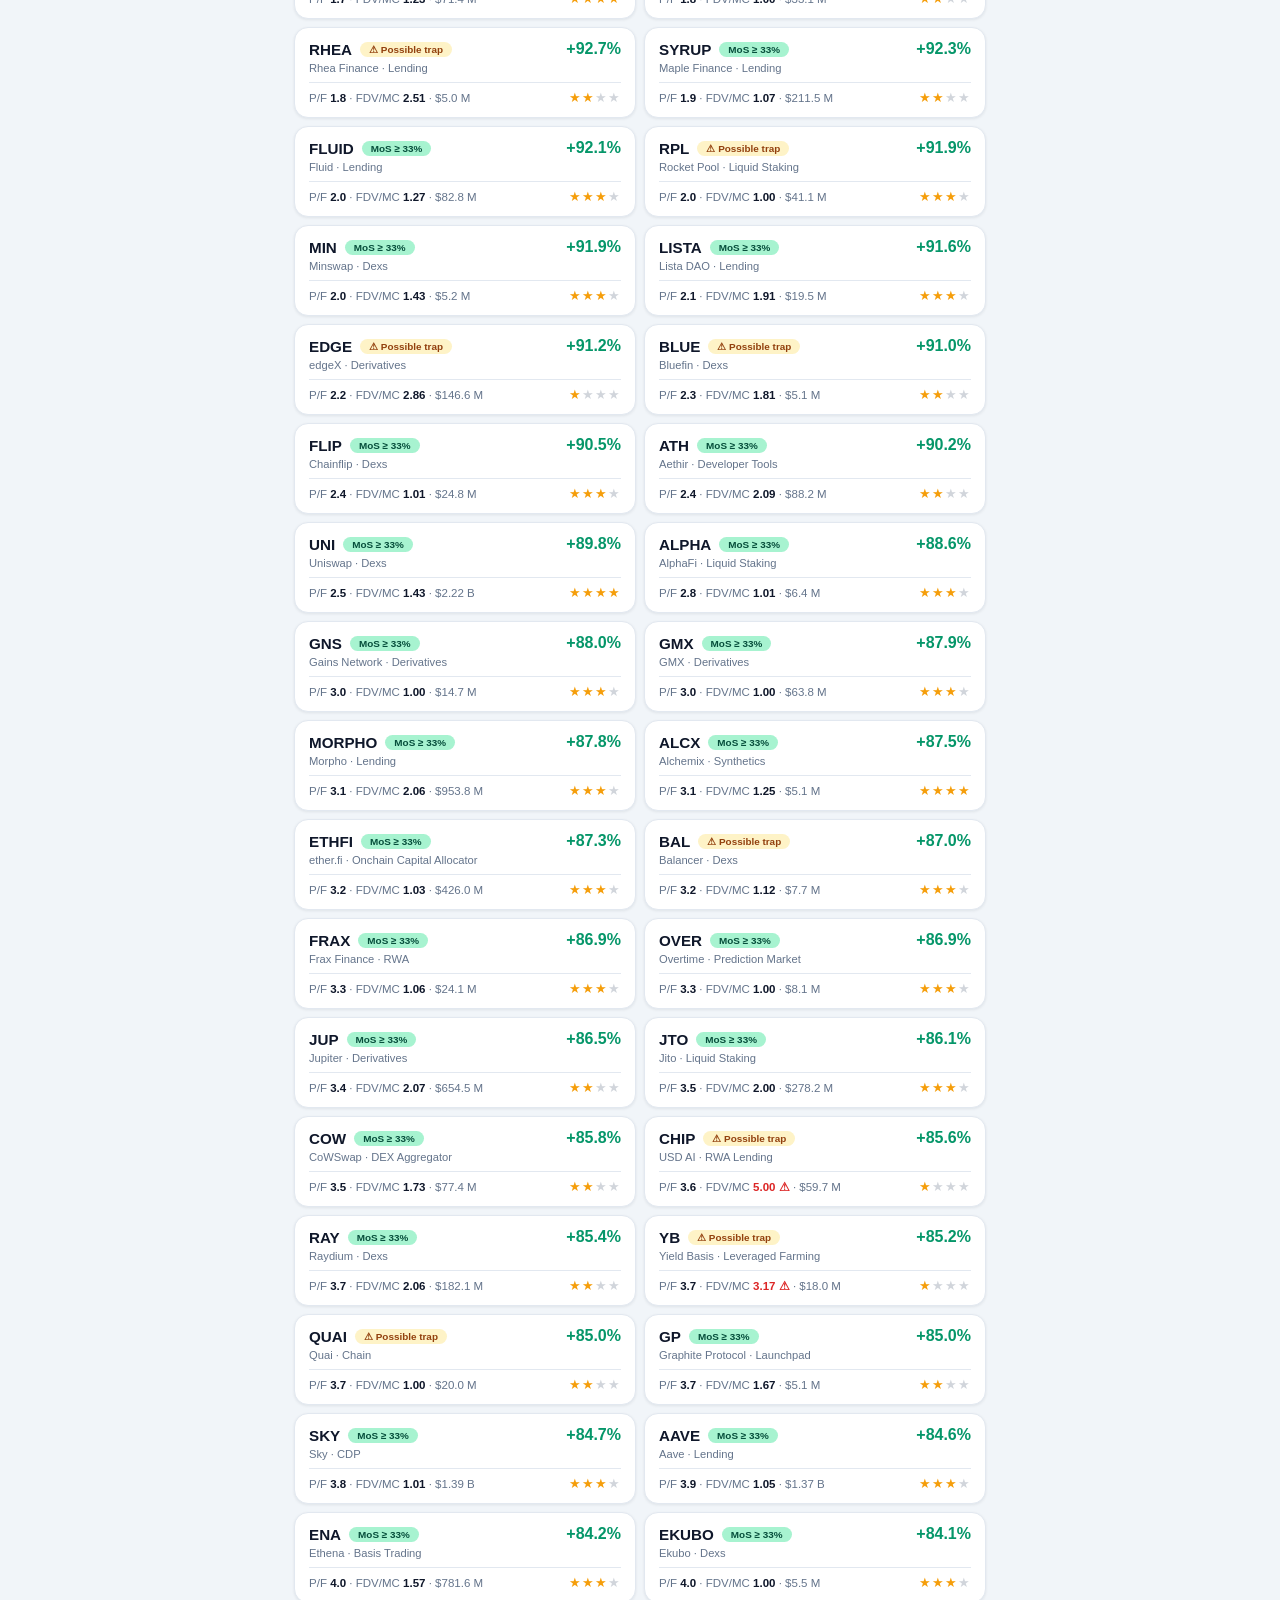
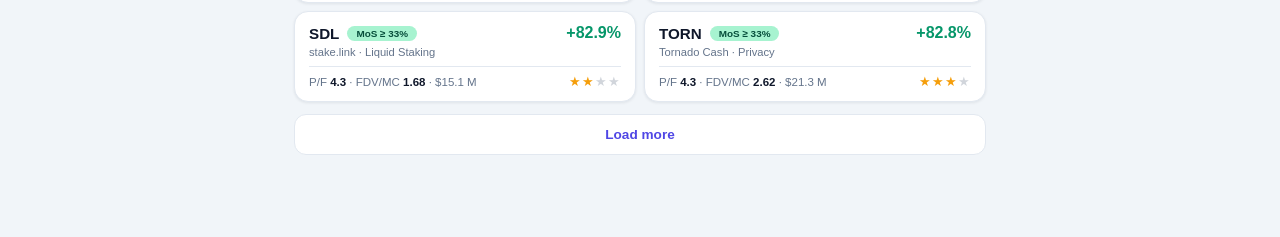
==== commit bd65d357: "v1.2: MoS diluido (FDV), alerta de dilucion alta y P/F mediano Lecciones de la v1: un MoS altisimo c" ====
--- a/app/index.html
+++ b/app/index.html
@@ -69,6 +69,7 @@
     <select id="sectorSel" aria-label="Categoría"></select>
     <select id="sortSel" aria-label="Sort">
       <option value="mos" data-i18n="sort_mos">↓ Margen de seguridad</option>
+      <option value="mosfdv" data-i18n="sort_mosfdv">↓ MoS diluido (FDV)</option>
       <option value="stars" data-i18n="sort_stars">↓ Estrellas</option>
       <option value="pf" data-i18n="sort_pf">↑ P/F</option>
       <option value="fdv_mc" data-i18n="sort_fdv">↑ FDV/MC</option>
@@ -139,7 +140,7 @@
   </div>
 
   <div class="card">
-    <div class="card-title" data-i18n="top_title">⭐ Top 10 — Mayor margen de seguridad</div>
+    <div class="card-title" data-i18n="top_title">⭐ Top 10 — MoS ajustado por dilución</div>
     <div id="topList"></div>
   </div>
 
@@ -157,7 +158,8 @@
     <ul class="guide-list">
       <li data-i18n="g_m1"><strong>P/F</strong> — market cap ÷ fees anualizados (30d × 12.2). El "P/E de crypto": cuánto pagas por cada dólar de comisiones que genera el protocolo.</li>
       <li data-i18n="g_m2"><strong>25</strong> — P/F de referencia ("justo"). P/F &lt; 25 → el protocolo cotiza barato frente a su actividad real.</li>
-      <li data-i18n="g_m3"><strong>FDV/MC</strong> — dilución pendiente. FDV/MC alto = vienen desbloqueos de tokens que diluirán a los holders (el análogo a la deuda).</li>
+      <li data-i18n="g_m3"><strong>FDV/MC</strong> — dilución pendiente. FDV/MC alto = vienen desbloqueos de tokens que diluirán a los holders (el análogo a la deuda). FDV/MC &gt; 3 se marca con ⚠ en la tarjeta.</li>
+      <li data-i18n="g_m3b"><strong>MoS diluido</strong> — el mismo margen de seguridad pero calculado sobre FDV: asume que ya se emitieron todos los tokens. Es el número "pesimista honesto" y el que usa el Top 10.</li>
       <li data-i18n="g_m4"><strong>MC/TVL</strong> — análogo al P/B: si el token vale menos que el capital depositado en el protocolo, hay respaldo.</li>
       <li data-i18n="g_m5"><strong>Real yield</strong> — fees que se reparten a holders/stakers: el "dividendo" on-chain.</li>
       <li data-i18n="g_m6"><strong>Edad ≥ 2 años</strong> — sobrevivir un ciclo bajista es el filtro de calidad más duro que existe en crypto.</li>
@@ -196,7 +198,7 @@
     <p class="coffee-text" data-i18n="coffee_text">Esta app es gratuita, sin anuncios y sin recolección de datos. Si te ayuda en tus análisis, puedes invitarme un café.</p>
     <a class="btn-coffee" href="https://ko-fi.com/faustomanjarrez" target="_blank" rel="noopener" data-i18n="coffee_btn">☕ Invítame un café</a>
   </div>
-  <p class="legal-links"><a href="privacidad.html" data-i18n="legal_privacy">Política de privacidad</a> · <a href="https://github.com/faustomanjarrez/crypto-screener" target="_blank" rel="noopener" data-i18n="legal_source">Código fuente</a></p>
+  <p class="legal-links"><a href="privacidad.html" data-i18n="legal_privacy">Política de privacidad</a> · <a href="https://github.com/faustomanjarrez/crypto-screener" target="_blank" rel="noopener" data-i18n="legal_source">Código fuente</a> · v1.2</p>
 </section>
 
 </main>
--- a/app/styles.css
+++ b/app/styles.css
@@ -109,7 +109,7 @@
 .stats-row {
   display: grid; grid-template-columns: repeat(4, 1fr); gap: 8px; margin-bottom: 12px;
 }
-.stats-market { grid-template-columns: repeat(3, 1fr); margin-bottom: 0; }
+.stats-market { grid-template-columns: repeat(4, 1fr); margin-bottom: 0; }
 .stat {
   background: var(--surface); border: 1px solid var(--border); border-radius: 12px;
   padding: 10px 6px; text-align: center; box-shadow: var(--shadow);
@@ -191,6 +191,7 @@
 }
 .sc-prices { font-size: .72rem; color: var(--text2); font-variant-numeric: tabular-nums; }
 .sc-prices b { color: var(--text); }
+.sc-prices b.hi-dil { color: var(--red); }
 .stars { font-size: .8rem; letter-spacing: 1px; }
 .stars .on { color: var(--star); }
 .stars .off { color: var(--star-off); }
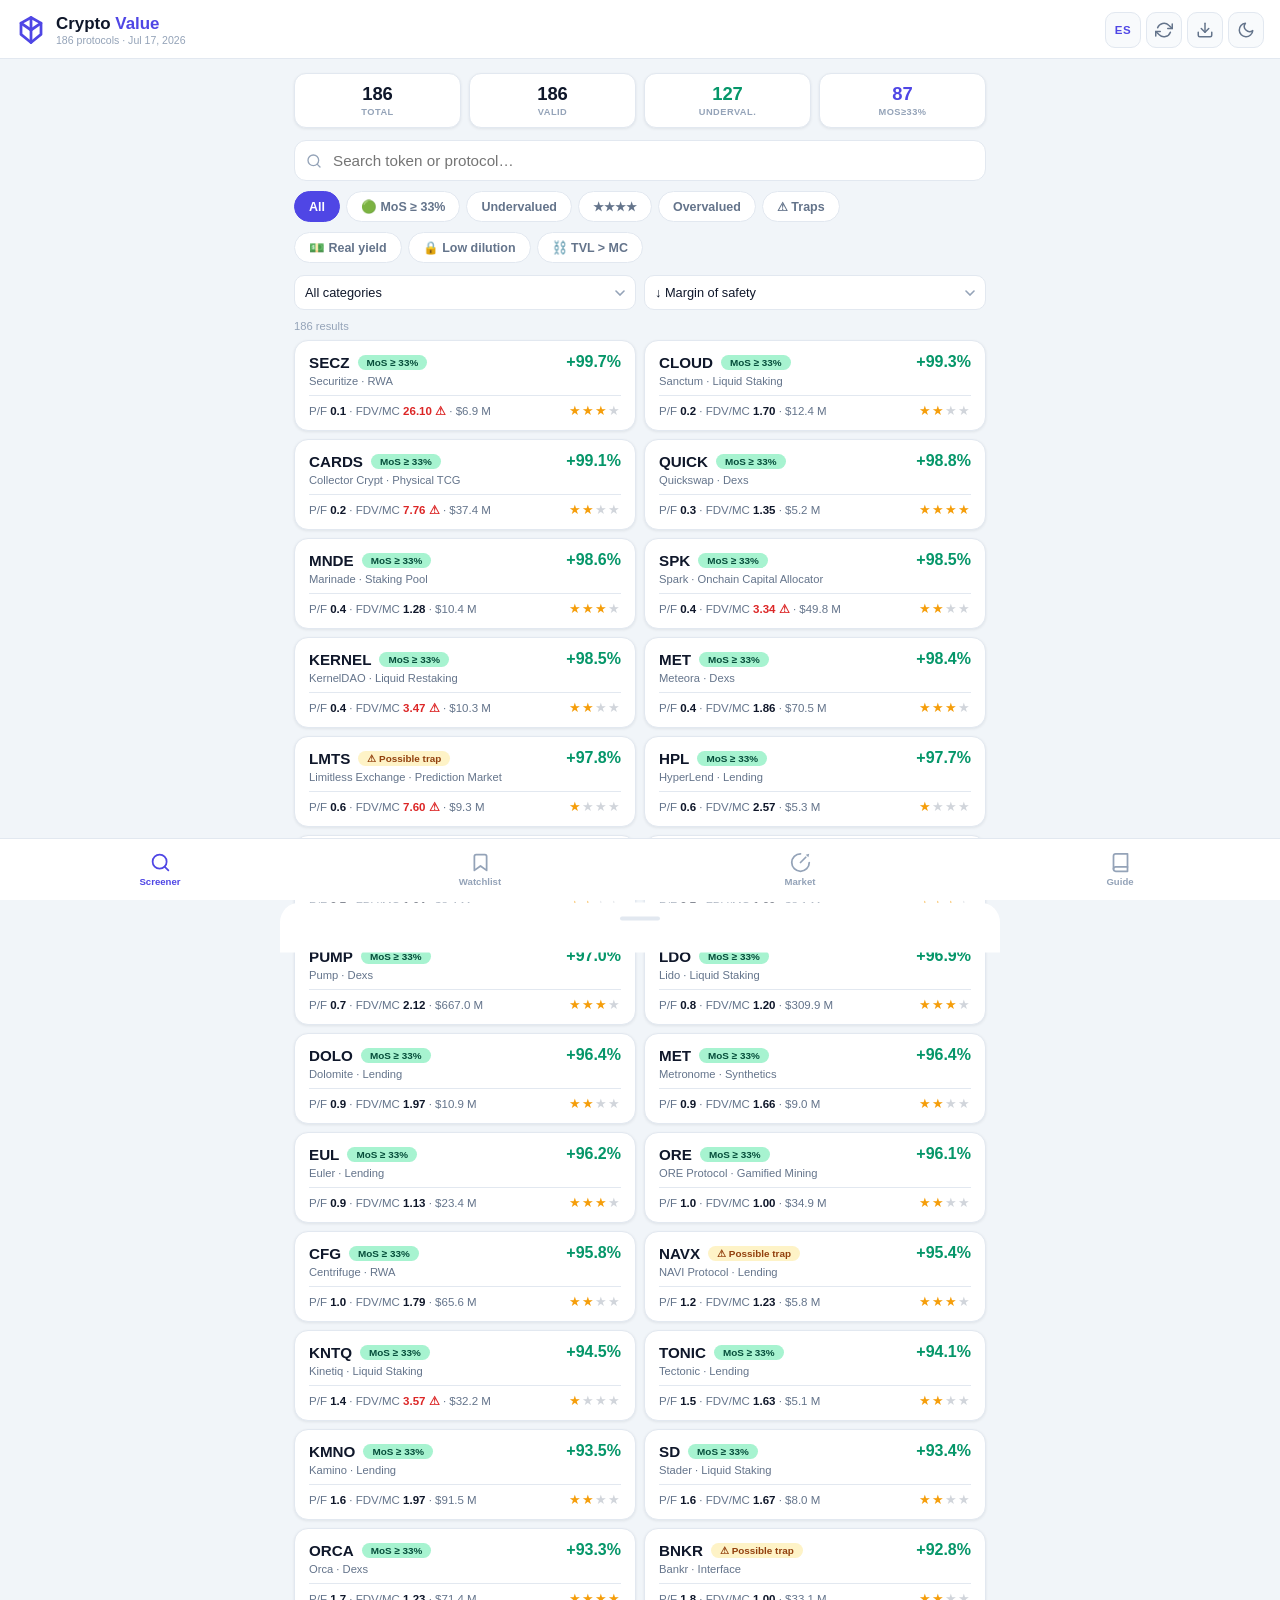
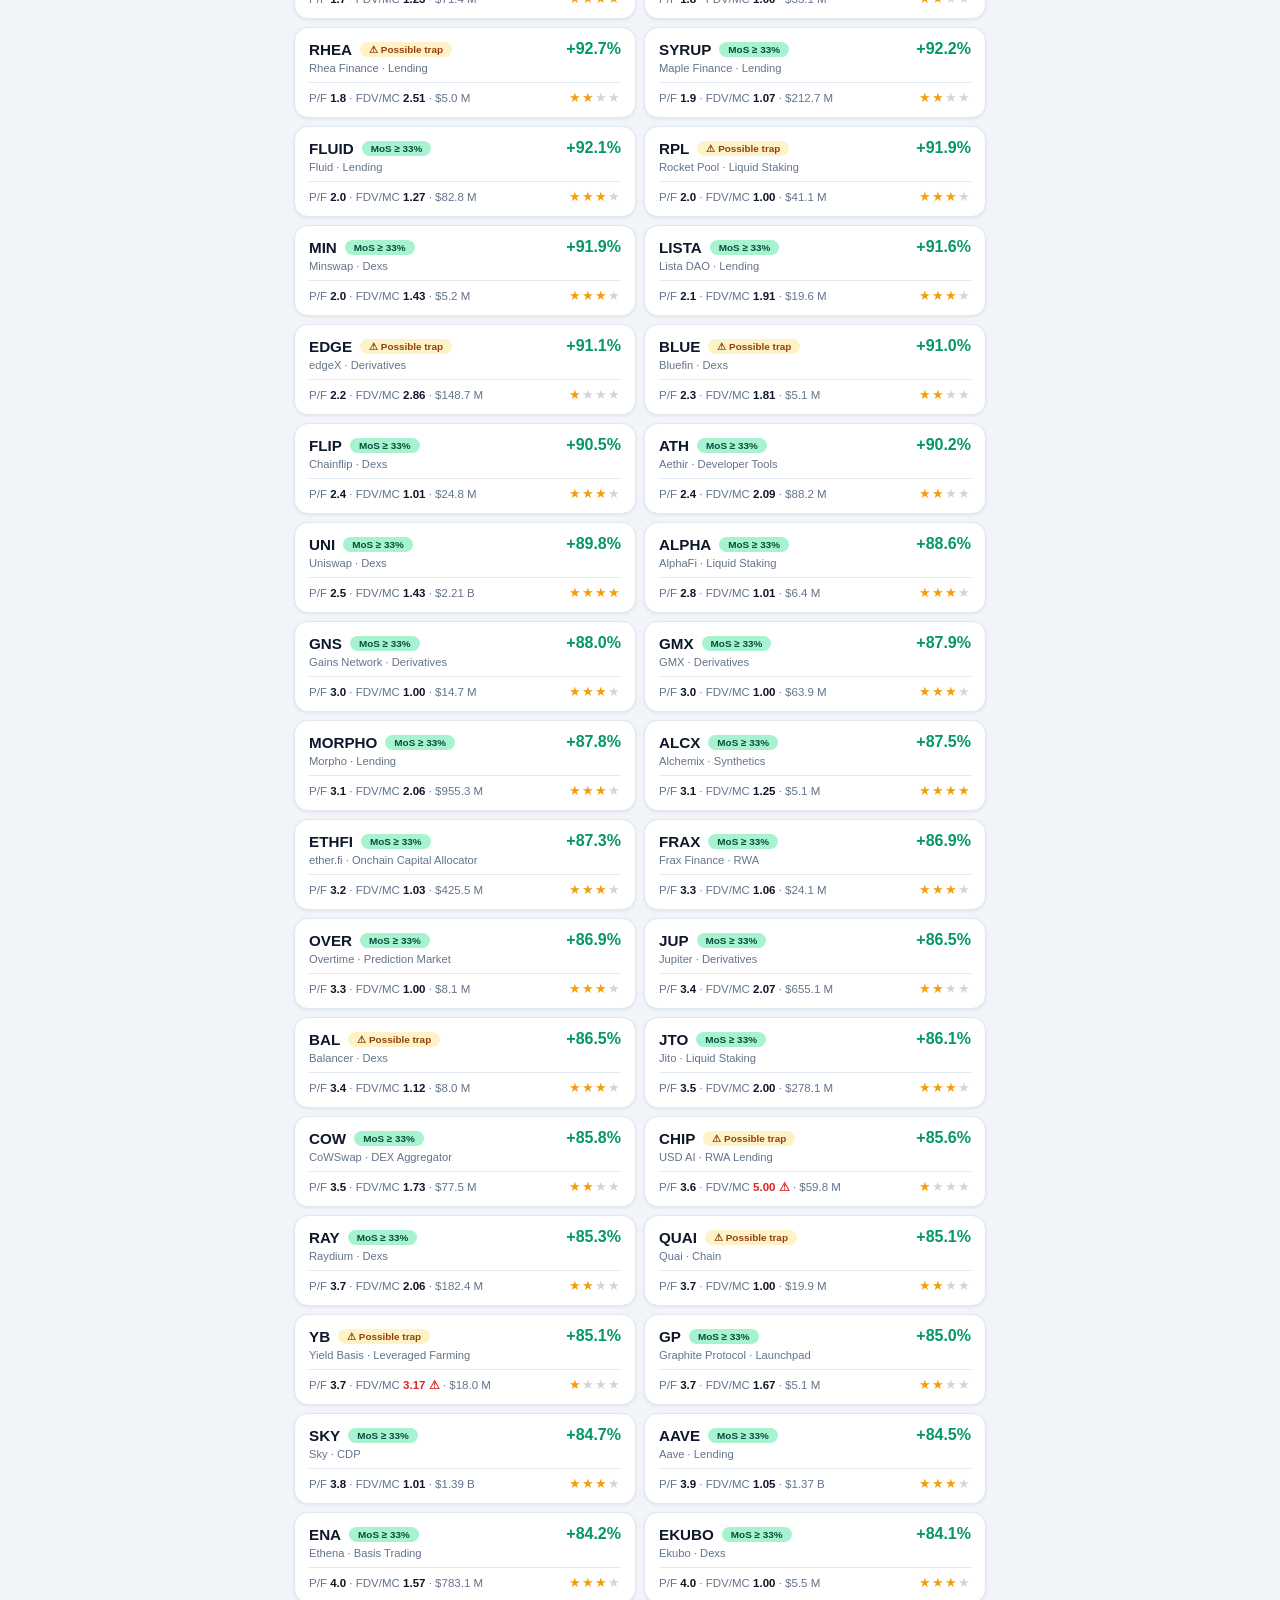
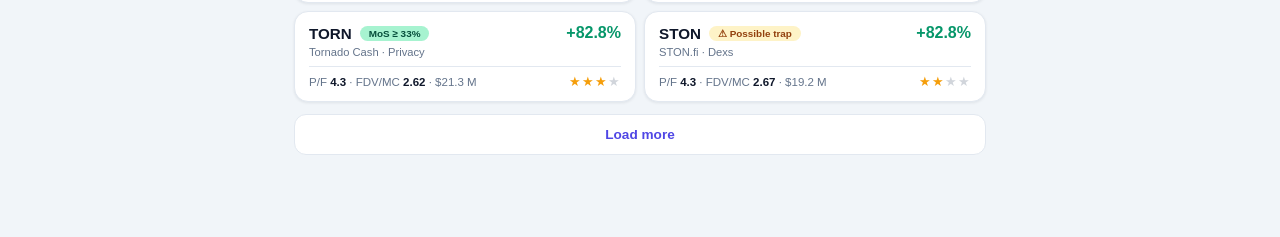
==== commit 1fb570fa: "v1.3: historicos - P/F mediano diario y fees del mercado a 1 año history.json acumula una entrada po" ====
--- a/app/index.html
+++ b/app/index.html
@@ -135,6 +135,24 @@
   </div>
 
   <div class="card">
+    <div class="card-head">
+      <span class="card-title" data-i18n="hist_title">📈 P/F mediano — histórico</span>
+      <span class="card-count" id="histLast"></span>
+    </div>
+    <div id="histChart"></div>
+    <p class="form-hint" data-i18n="hist_hint">El "Indicador Buffett de crypto": si el P/F mediano de todo el universo es bajo, el mercado entero está barato contra su actividad real — y un MoS individual vale como ranking, no como señal absoluta. La serie se construye día a día con cada corrida.</p>
+  </div>
+
+  <div class="card">
+    <div class="card-head">
+      <span class="card-title" data-i18n="feesch_title">🔥 Fees del mercado — 1 año <span class="card-title-note">(30d anualizados)</span></span>
+      <span class="card-count" id="feesLast"></span>
+    </div>
+    <div id="feesChart"></div>
+    <p class="form-hint" data-i18n="feesch_hint">Suma de fees de todos los protocolos con datos en DefiLlama, anualizada. Es el "PIB on-chain": la actividad económica real del mercado, sin precio de por medio.</p>
+  </div>
+
+  <div class="card">
     <div class="card-title" data-i18n="sec_title">🟢 Oportunidades por categoría <span class="card-title-note">(MoS ≥ 0%)</span></div>
     <div id="sectorBars"></div>
   </div>
@@ -198,7 +216,7 @@
     <p class="coffee-text" data-i18n="coffee_text">Esta app es gratuita, sin anuncios y sin recolección de datos. Si te ayuda en tus análisis, puedes invitarme un café.</p>
     <a class="btn-coffee" href="https://ko-fi.com/faustomanjarrez" target="_blank" rel="noopener" data-i18n="coffee_btn">☕ Invítame un café</a>
   </div>
-  <p class="legal-links"><a href="privacidad.html" data-i18n="legal_privacy">Política de privacidad</a> · <a href="https://github.com/faustomanjarrez/crypto-screener" target="_blank" rel="noopener" data-i18n="legal_source">Código fuente</a> · v1.2</p>
+  <p class="legal-links"><a href="privacidad.html" data-i18n="legal_privacy">Política de privacidad</a> · <a href="https://github.com/faustomanjarrez/crypto-screener" target="_blank" rel="noopener" data-i18n="legal_source">Código fuente</a> · v1.3</p>
 </section>
 
 </main>
--- a/app/styles.css
+++ b/app/styles.css
@@ -274,6 +274,12 @@
 .z-orange { background: var(--orange-bg); color: var(--orange-text); }
 .z-red { background: var(--red-bg); color: var(--red-text); }
 
+/* ═══ Gráficas ═══ */
+.chart { width: 100%; height: auto; display: block; margin-bottom: 6px; }
+.ch-lbl { font-size: 9px; fill: var(--text3); font-weight: 600; }
+.ch-building { text-align: center; padding: 18px 10px; color: var(--text3); font-size: .76rem; line-height: 1.5; }
+.ch-building .ch-big { display: block; font-size: 1.8rem; font-weight: 800; color: var(--accent); margin-bottom: 6px; }
+
 /* Category bars */
 .sbar { margin-bottom: 10px; }
 .sbar-head { display: flex; justify-content: space-between; font-size: .72rem; margin-bottom: 4px; }
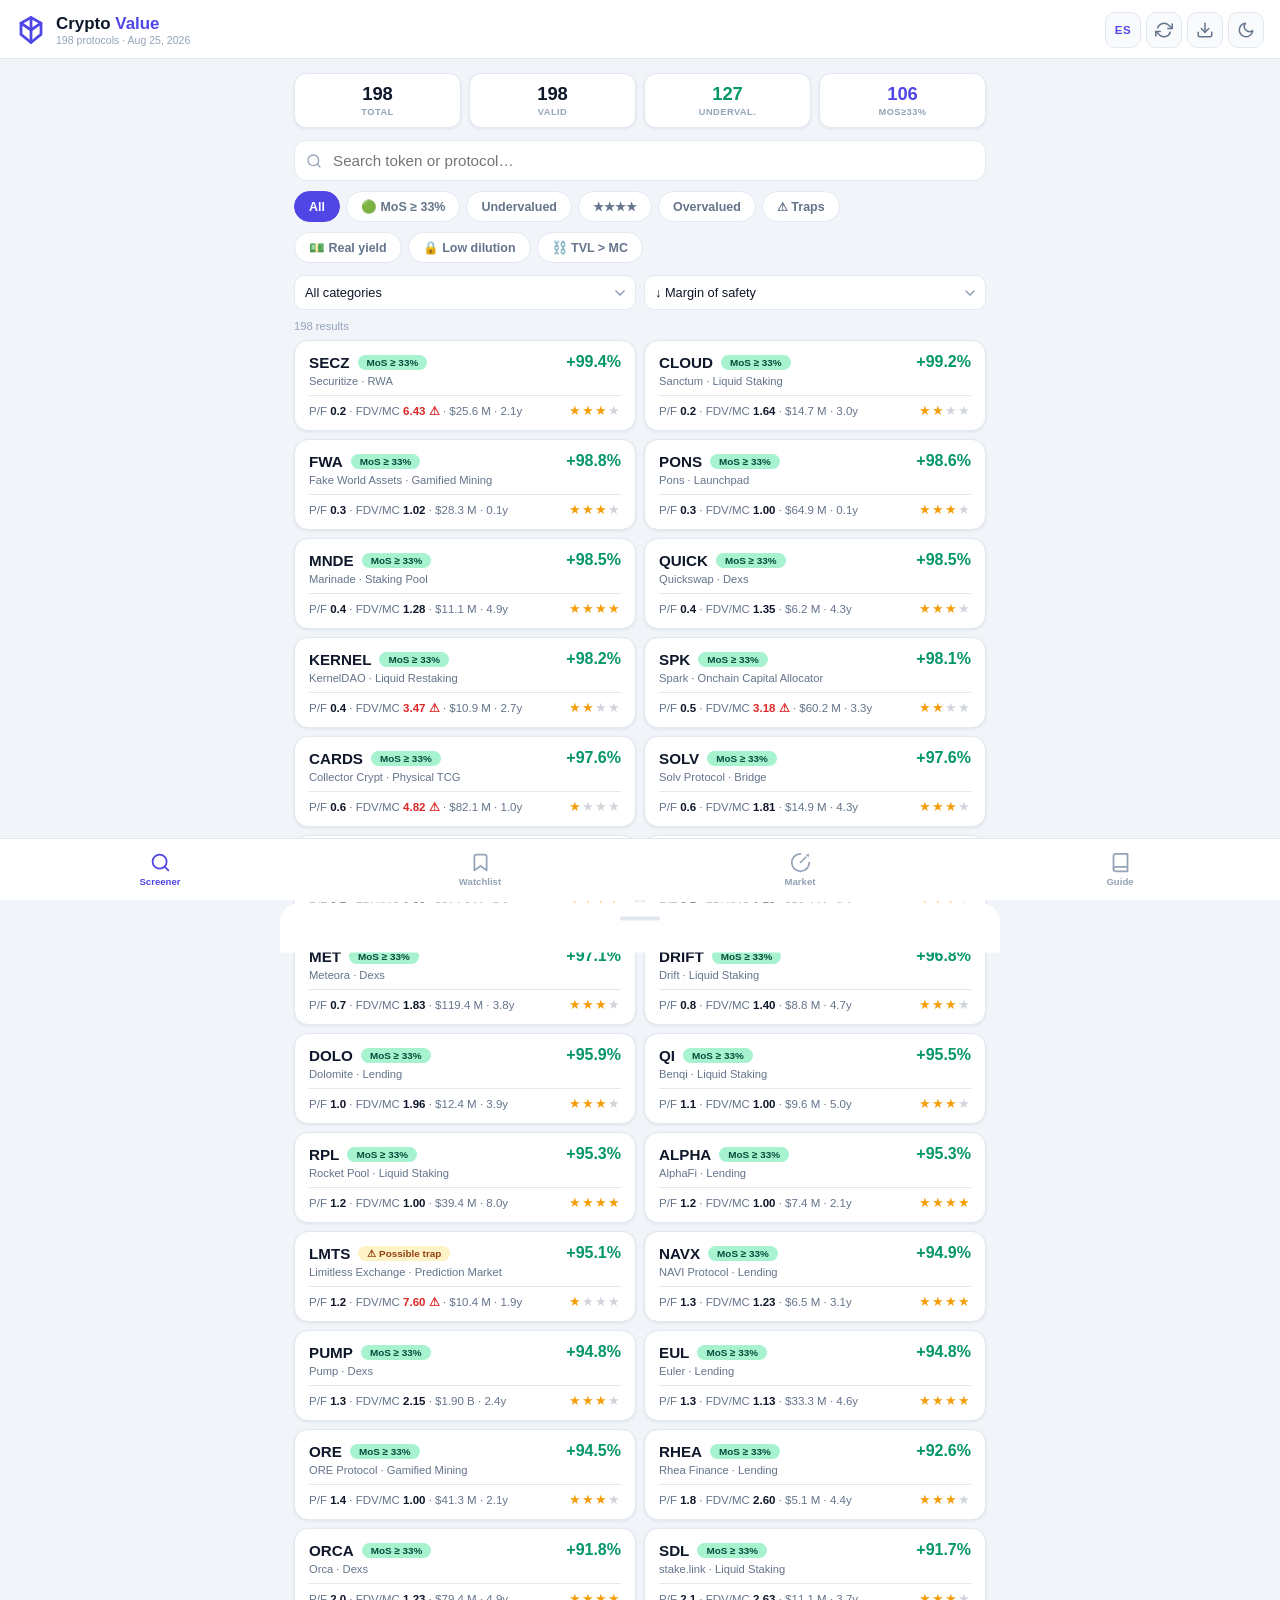
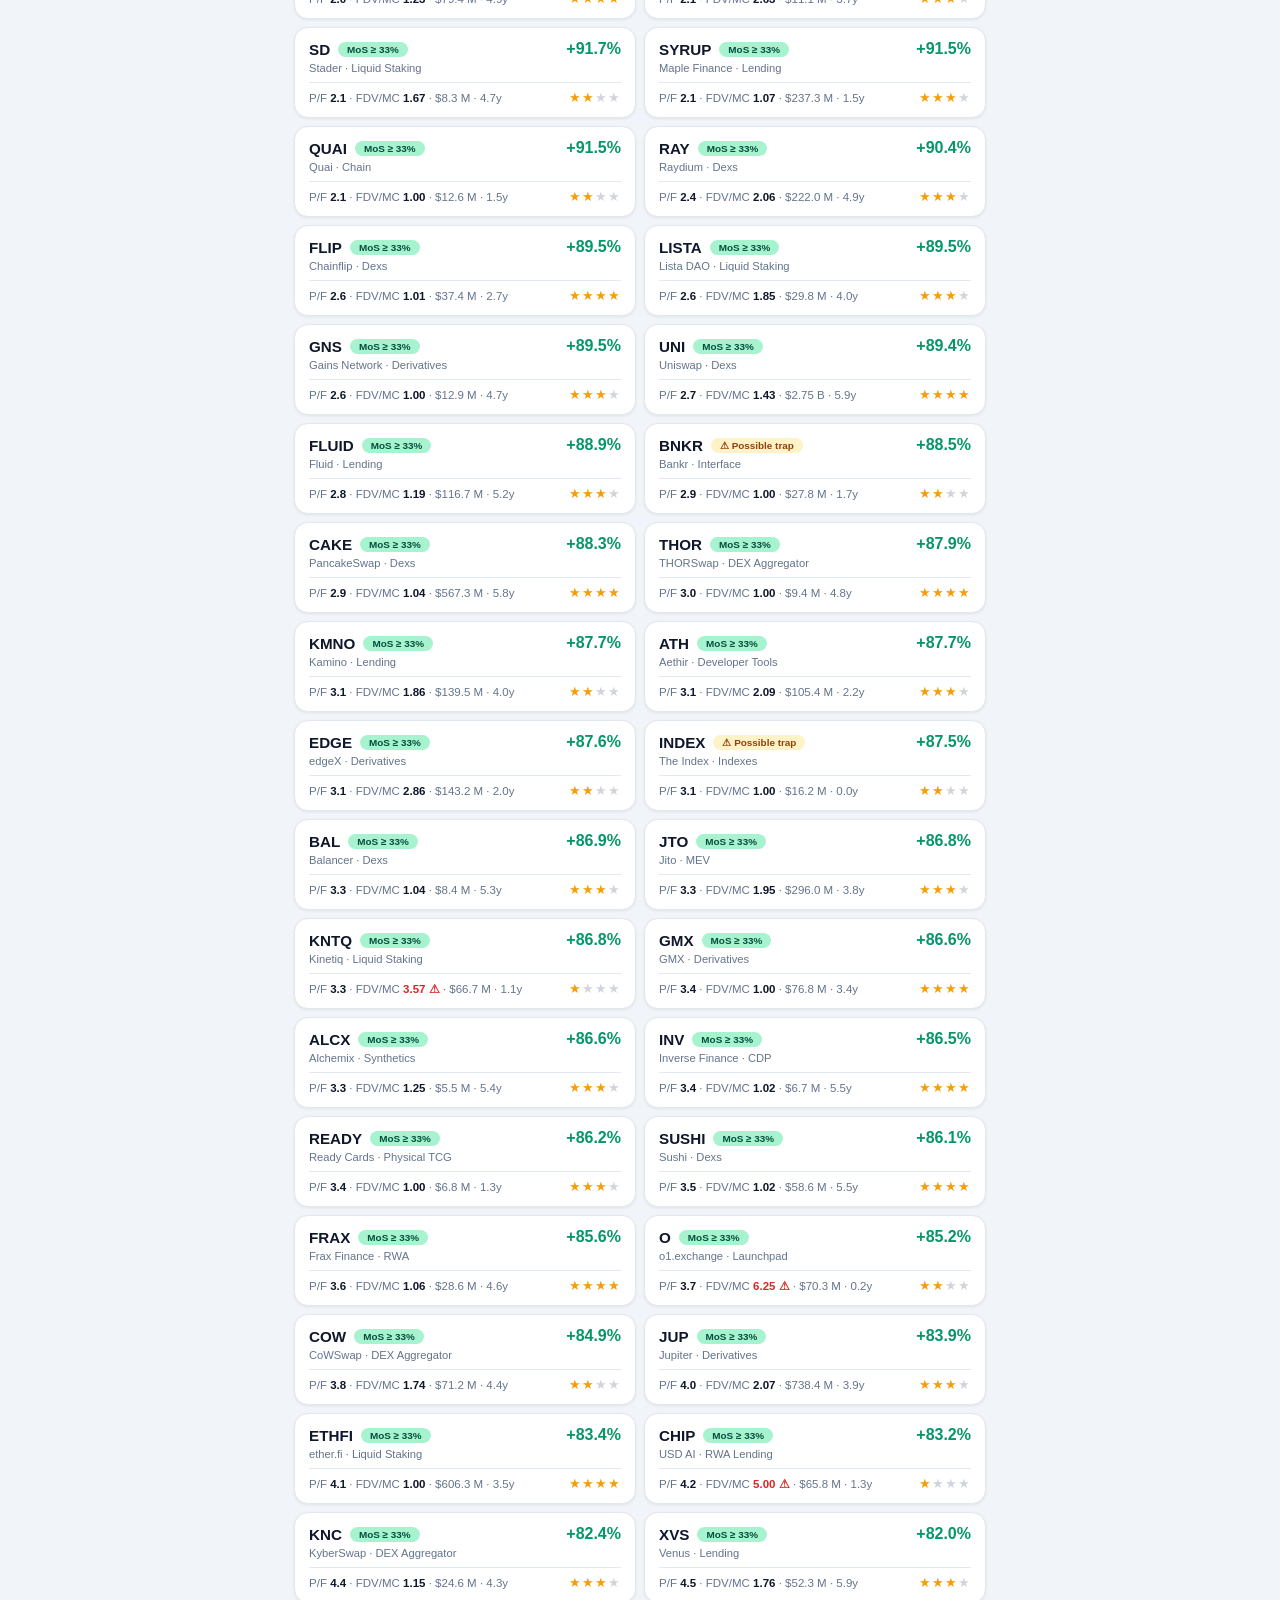
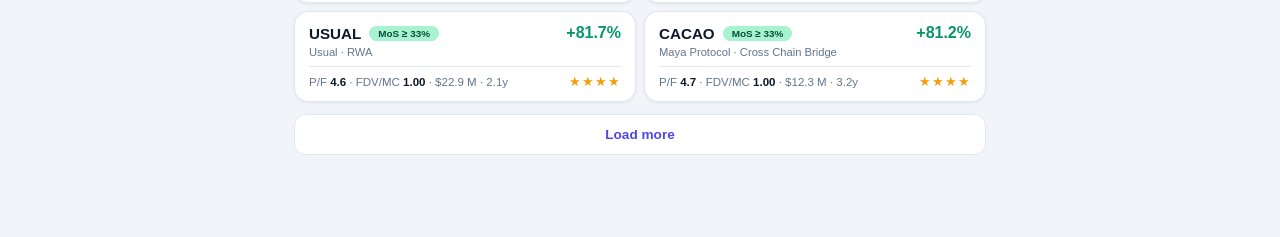
==== commit e3a0ed7f: "v1.5: orden por antiguedad y edad visible en la tarjeta Nueva opcion de sort '↓ Antiguedad' (mayor a" ====
--- a/app/index.html
+++ b/app/index.html
@@ -74,6 +74,7 @@
       <option value="pf" data-i18n="sort_pf">↑ P/F</option>
       <option value="fdv_mc" data-i18n="sort_fdv">↑ FDV/MC</option>
       <option value="yield" data-i18n="sort_yield">↓ Real yield</option>
+      <option value="age" data-i18n="sort_age">↓ Antigüedad</option>
       <option value="fees30d" data-i18n="sort_fees">↓ Fees 30d</option>
       <option value="mcap" data-i18n="sort_mcap">↓ Capitalización</option>
       <option value="ticker" data-i18n="sort_ticker">A–Z Token</option>
@@ -170,6 +171,15 @@
 
 <!-- ═══ VISTA: GUÍA ═══ -->
 <section class="view" id="view-guide">
+  <div class="card">
+    <div class="card-title" data-i18n="g_pitch_title">💎 ¿Por qué esta app?</div>
+    <ul class="guide-list">
+      <li data-i18n="g_p1">Existen decenas de miles de tokens. La inmensa mayoría <strong>no genera un solo dólar</strong> de ingresos verificables. Esta app parte de la pregunta de Benjamin Graham: <em>¿qué recibes a cambio de lo que pagas?</em></li>
+      <li data-i18n="g_p2">Aquí solo entran los <strong>~200 protocolos y chains con comisiones reales medibles on-chain</strong> — negocios con "estado de resultados" público e imposible de falsear. El resto ni se valora.</li>
+      <li data-i18n="g_p3">A esos pocos se les aplica disciplina de valor: precio contra actividad real (P/F), castigo a la dilución futura (MoS diluido), premio a los sobrevivientes de ciclos y a los que reparten fees a sus holders.</li>
+      <li data-i18n="g_p4">El resultado: en un mercado dominado por narrativas, <strong>una lista corta de negocios medibles ordenada por descuento</strong> — y un detector de gangas falsas.</li>
+    </ul>
+  </div>
   <div class="card">
     <div class="card-title" data-i18n="g_method_title">📐 Método: Graham traducido a crypto</div>
     <div class="formula">MoS = 1 − P/F ÷ 25</div>
@@ -196,6 +206,9 @@
   <div class="warn-box" data-i18n="g_trap">
     ⚠️ <strong>Trampas de valor:</strong> un P/F bajísimo con fees en caída (&gt;30%) suele indicar un protocolo muriendo, no una ganga. La app los marca con ⚠. En crypto, barato + deterioro = trampa, igual que en acciones.
   </div>
+  <div class="warn-box info" data-i18n="g_absent">
+    🔍 <strong>¿Buscaste un token y no aparece?</strong> Eso también es información — y de la importante. Significa que DefiLlama no le mide fees: no tiene actividad económica on-chain verificable (ej. Theta, VeChain). Para este método es como una empresa que no publica estado de resultados: no está barata ni cara — <strong>no hay con qué valuarla</strong>. Nota aparte: BTC sí aparece pero saldrá siempre "carísimo" en P/F; su tesis es reserva de valor, no negocio de comisiones — este método no aplica para él.
+  </div>
   <div class="card">
     <div class="card-title" data-i18n="g_upd_title">🔄 Cómo actualizar los datos</div>
     <ol class="guide-steps">
@@ -216,7 +229,7 @@
     <p class="coffee-text" data-i18n="coffee_text">Esta app es gratuita, sin anuncios y sin recolección de datos. Si te ayuda en tus análisis, puedes invitarme un café.</p>
     <a class="btn-coffee" href="https://ko-fi.com/faustomanjarrez" target="_blank" rel="noopener" data-i18n="coffee_btn">☕ Invítame un café</a>
   </div>
-  <p class="legal-links"><a href="privacidad.html" data-i18n="legal_privacy">Política de privacidad</a> · <a href="https://github.com/faustomanjarrez/crypto-screener" target="_blank" rel="noopener" data-i18n="legal_source">Código fuente</a> · v1.3</p>
+  <p class="legal-links"><a href="privacidad.html" data-i18n="legal_privacy">Política de privacidad</a> · <a href="https://github.com/faustomanjarrez/crypto-screener" target="_blank" rel="noopener" data-i18n="legal_source">Código fuente</a> · v1.5</p>
 </section>
 
 </main>
